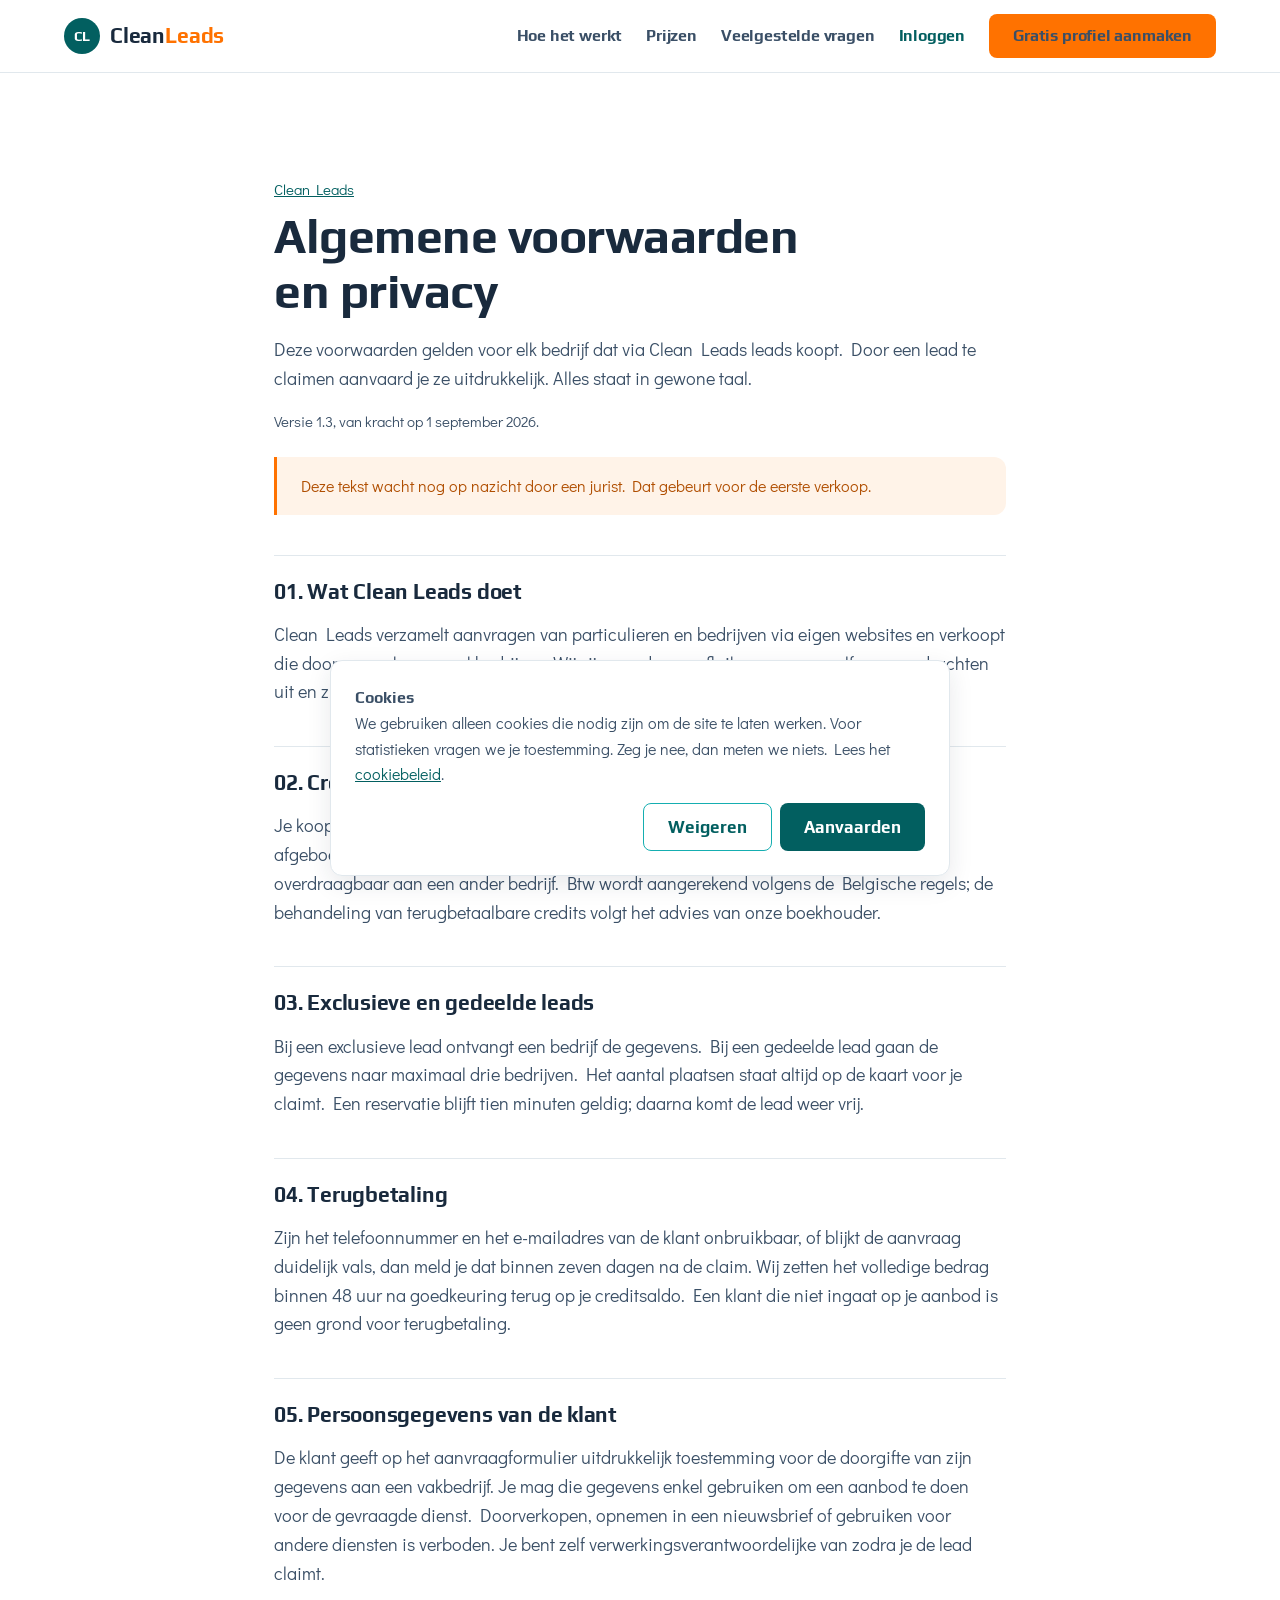
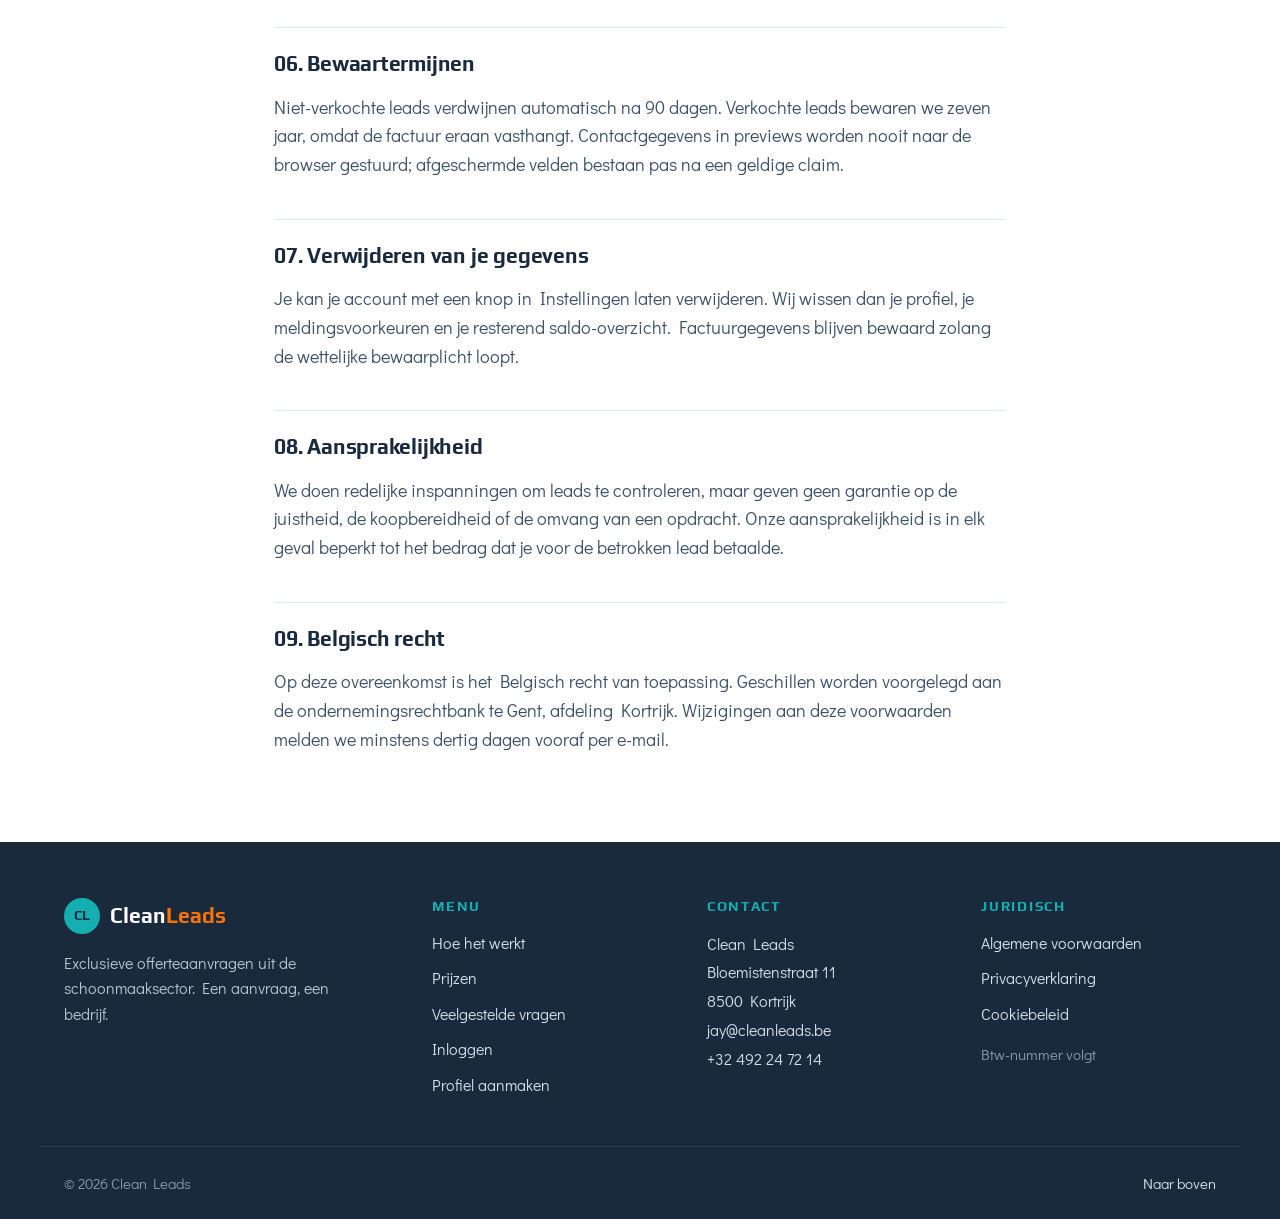
==== algemene-voorwaarden/index.html @ f332878e "Transfer: gebouwde CleanLeads-website" ====
<!DOCTYPE html><html lang="nl-BE"> <head><meta charset="utf-8"><meta name="viewport" content="width=device-width, initial-scale=1"><title>Algemene voorwaarden | Clean Leads</title><meta name="description" content="De voorwaarden die gelden voor elk bedrijf dat via Clean Leads exclusieve schoonmaakaanvragen koopt."><link rel="canonical" href="https://cleanleads.eu/algemene-voorwaarden"><meta name="robots" content="noindex, nofollow"><meta property="og:type" content="website"><meta property="og:site_name" content="Clean Leads"><meta property="og:locale" content="nl_BE"><meta property="og:title" content="Algemene voorwaarden | Clean Leads"><meta property="og:description" content="De voorwaarden die gelden voor elk bedrijf dat via Clean Leads exclusieve schoonmaakaanvragen koopt."><meta property="og:url" content="https://cleanleads.eu/algemene-voorwaarden"><meta name="twitter:card" content="summary_large_image"><link rel="icon" href="/favicon.svg" type="image/svg+xml"><link rel="sitemap" href="/sitemap-index.xml"><link rel="preconnect" href="https://fonts.googleapis.com"><link rel="preconnect" href="https://fonts.gstatic.com" crossorigin><link rel="stylesheet" href="https://fonts.googleapis.com/css2?family=Play:wght@400;700&family=Didact+Gothic&display=swap"><link rel="stylesheet" href="/_astro/algemene-voorwaarden.nZPsQZ2i.css">
<style>.juridisch[data-astro-cid-5mt7jbpx]{max-width:780px}.kruimel[data-astro-cid-5mt7jbpx]{font-size:15px;color:var(--cl-grijs);margin-bottom:var(--cl-ruimte)}.intro[data-astro-cid-5mt7jbpx]{font-size:18px;color:var(--cl-slate)}.versie[data-astro-cid-5mt7jbpx]{font-size:15px;color:var(--cl-grijs)}.juridisch[data-astro-cid-5mt7jbpx] h2{font-size:21px;margin-top:calc(var(--cl-ruimte) * 5);padding-top:calc(var(--cl-ruimte) * 3);border-top:1px solid var(--cl-lijn)}.juridisch[data-astro-cid-5mt7jbpx] p{color:var(--cl-slate)}.juridisch[data-astro-cid-5mt7jbpx] ul{color:var(--cl-slate);padding-left:1.2em}.juridisch[data-astro-cid-5mt7jbpx] li{margin-bottom:8px}.juridisch[data-astro-cid-5mt7jbpx] .let-op{background:var(--cl-status-claimen-vlak);border-left:3px solid var(--cl-oranje);border-radius:0 var(--cl-radius-kaart) var(--cl-radius-kaart) 0;padding:calc(var(--cl-ruimte) * 2) calc(var(--cl-ruimte) * 3);color:var(--cl-status-claimen-tekst)!important;font-size:16px;margin-block:calc(var(--cl-ruimte) * 3)}
</style></head> <body> <a class="overslaan" href="#inhoud">Naar de inhoud</a> <header class="kop" data-astro-cid-3ef6ksr2> <div class="omhulsel kop-binnen" data-astro-cid-3ef6ksr2> <a href="/" class="merk" aria-label="Clean Leads, naar de startpagina" data-astro-cid-3ef6ksr2> <span class="merk-teken" aria-hidden="true" data-astro-cid-3ef6ksr2>CL</span> <span class="merk-naam" data-astro-cid-3ef6ksr2>Clean<span class="merk-accent" data-astro-cid-3ef6ksr2>Leads</span></span> </a> <!-- Hamburger zonder JavaScript: een verborgen checkbox stuurt het menu aan. --> <input type="checkbox" id="menu-schakelaar" class="menu-schakelaar" hidden data-astro-cid-3ef6ksr2> <label for="menu-schakelaar" class="hamburger" data-astro-cid-3ef6ksr2> <span class="sr-only" data-astro-cid-3ef6ksr2>Menu openen of sluiten</span> <span class="hamburger-streep" aria-hidden="true" data-astro-cid-3ef6ksr2></span> </label> <nav class="nav" aria-label="Hoofdmenu" data-astro-cid-3ef6ksr2> <a href="/#hoe-het-werkt" data-astro-cid-3ef6ksr2>Hoe het werkt</a> <a href="/#prijzen" data-astro-cid-3ef6ksr2>Prijzen</a> <a href="/#veelgestelde-vragen" data-astro-cid-3ef6ksr2>Veelgestelde vragen</a> <a href="https://app.cleanleads.eu/inloggen" class="nav-inloggen" data-astro-cid-3ef6ksr2>Inloggen</a> <a href="https://app.cleanleads.eu/registreren" class="knop knop-primair nav-knop" data-astro-cid-3ef6ksr2>Gratis profiel aanmaken</a> </nav> </div> </header>  <main id="inhoud">  <section class="sectie" data-astro-cid-5mt7jbpx> <div class="omhulsel juridisch" data-astro-cid-5mt7jbpx> <p class="kruimel" data-astro-cid-5mt7jbpx><a href="/" data-astro-cid-5mt7jbpx>Clean Leads</a></p> <h1 data-astro-cid-5mt7jbpx>Algemene voorwaarden en privacy</h1> <p class="intro" data-astro-cid-5mt7jbpx>Deze voorwaarden gelden voor elk bedrijf dat via Clean Leads leads koopt. Door een lead te claimen aanvaard je ze uitdrukkelijk. Alles staat in gewone taal.</p> <p class="versie" data-astro-cid-5mt7jbpx>Versie 1.3, van kracht op 1 september 2026.</p>  <p class="let-op">
Deze tekst wacht nog op nazicht door een jurist. Dat gebeurt voor de eerste verkoop.
</p>  <h2>01. Wat Clean Leads doet</h2> <p>Clean Leads verzamelt aanvragen van particulieren en bedrijven via eigen websites en verkoopt die door aan schoonmaakbedrijven. Wij zijn een doorgeefluik: we voeren zelf geen opdrachten uit en zijn geen partij in de overeenkomst tussen jou en de klant.</p>  <h2>02. Credits en betaling</h2> <p>Je koopt credits vooraf. Bij elke claim wordt de vaste prijs van dat leadtype van je saldo afgeboekt. Credits blijven twaalf maanden geldig vanaf de aankoopdatum en zijn niet overdraagbaar aan een ander bedrijf. Btw wordt aangerekend volgens de Belgische regels; de behandeling van terugbetaalbare credits volgt het advies van onze boekhouder.</p>  <h2>03. Exclusieve en gedeelde leads</h2> <p>Bij een exclusieve lead ontvangt een bedrijf de gegevens. Bij een gedeelde lead gaan de gegevens naar maximaal drie bedrijven. Het aantal plaatsen staat altijd op de kaart voor je claimt. Een reservatie blijft tien minuten geldig; daarna komt de lead weer vrij.</p>  <h2>04. Terugbetaling</h2> <p>Zijn het telefoonnummer en het e-mailadres van de klant onbruikbaar, of blijkt de aanvraag duidelijk vals, dan meld je dat binnen zeven dagen na de claim. Wij zetten het volledige bedrag binnen 48 uur na goedkeuring terug op je creditsaldo. Een klant die niet ingaat op je aanbod is geen grond voor terugbetaling.</p>  <h2>05. Persoonsgegevens van de klant</h2> <p>De klant geeft op het aanvraagformulier uitdrukkelijk toestemming voor de doorgifte van zijn gegevens aan een vakbedrijf. Je mag die gegevens enkel gebruiken om een aanbod te doen voor de gevraagde dienst. Doorverkopen, opnemen in een nieuwsbrief of gebruiken voor andere diensten is verboden. Je bent zelf verwerkingsverantwoordelijke van zodra je de lead claimt.</p>  <h2>06. Bewaartermijnen</h2> <p>Niet-verkochte leads verdwijnen automatisch na 90 dagen. Verkochte leads bewaren we zeven jaar, omdat de factuur eraan vasthangt. Contactgegevens in previews worden nooit naar de browser gestuurd; afgeschermde velden bestaan pas na een geldige claim.</p>  <h2>07. Verwijderen van je gegevens</h2> <p>Je kan je account met een knop in Instellingen laten verwijderen. Wij wissen dan je profiel, je meldingsvoorkeuren en je resterend saldo-overzicht. Factuurgegevens blijven bewaard zolang de wettelijke bewaarplicht loopt.</p>  <h2>08. Aansprakelijkheid</h2> <p>We doen redelijke inspanningen om leads te controleren, maar geven geen garantie op de juistheid, de koopbereidheid of de omvang van een opdracht. Onze aansprakelijkheid is in elk geval beperkt tot het bedrag dat je voor de betrokken lead betaalde.</p>  <h2>09. Belgisch recht</h2> <p>Op deze overeenkomst is het Belgisch recht van toepassing. Geschillen worden voorgelegd aan de ondernemingsrechtbank te Gent, afdeling Kortrijk. Wijzigingen aan deze voorwaarden melden we minstens dertig dagen vooraf per e-mail.</p>  </div> </section>  </main> <footer class="voet" data-astro-cid-sz7xmlte> <div class="omhulsel voet-raster" data-astro-cid-sz7xmlte> <div data-astro-cid-sz7xmlte> <div class="merk" data-astro-cid-sz7xmlte> <span class="merk-teken" aria-hidden="true" data-astro-cid-sz7xmlte>CL</span> <span class="merk-naam" data-astro-cid-sz7xmlte>Clean<span class="merk-accent" data-astro-cid-sz7xmlte>Leads</span></span> </div> <p class="voet-zin" data-astro-cid-sz7xmlte>
Exclusieve offerteaanvragen uit de schoonmaaksector. Een aanvraag, een bedrijf.
</p> </div> <nav aria-label="Voetmenu" data-astro-cid-sz7xmlte> <h2 class="voet-kop" data-astro-cid-sz7xmlte>Menu</h2> <ul data-astro-cid-sz7xmlte> <li data-astro-cid-sz7xmlte><a href="/#hoe-het-werkt" data-astro-cid-sz7xmlte>Hoe het werkt</a></li> <li data-astro-cid-sz7xmlte><a href="/#prijzen" data-astro-cid-sz7xmlte>Prijzen</a></li> <li data-astro-cid-sz7xmlte><a href="/#veelgestelde-vragen" data-astro-cid-sz7xmlte>Veelgestelde vragen</a></li> <li data-astro-cid-sz7xmlte><a href="https://app.cleanleads.eu/inloggen" data-astro-cid-sz7xmlte>Inloggen</a></li> <li data-astro-cid-sz7xmlte><a href="https://app.cleanleads.eu/registreren" data-astro-cid-sz7xmlte>Profiel aanmaken</a></li> </ul> </nav> <div data-astro-cid-sz7xmlte> <h2 class="voet-kop" data-astro-cid-sz7xmlte>Contact</h2> <address class="voet-nap" data-astro-cid-sz7xmlte> Clean Leads<br data-astro-cid-sz7xmlte> Bloemistenstraat 11<br data-astro-cid-sz7xmlte> 8500 Kortrijk<br data-astro-cid-sz7xmlte> <a href="mailto:jay@cleanleads.be" data-astro-cid-sz7xmlte>jay@cleanleads.be</a><br data-astro-cid-sz7xmlte> <a href="tel:+32492247214" data-astro-cid-sz7xmlte>+32 492 24 72 14</a> </address> </div> <nav aria-label="Juridisch" data-astro-cid-sz7xmlte> <h2 class="voet-kop" data-astro-cid-sz7xmlte>Juridisch</h2> <ul data-astro-cid-sz7xmlte> <li data-astro-cid-sz7xmlte><a href="/algemene-voorwaarden" data-astro-cid-sz7xmlte>Algemene voorwaarden</a></li> <li data-astro-cid-sz7xmlte><a href="/privacy" data-astro-cid-sz7xmlte>Privacyverklaring</a></li> <li data-astro-cid-sz7xmlte><a href="/cookiebeleid" data-astro-cid-sz7xmlte>Cookiebeleid</a></li> </ul> <!-- Btw-nummer: aanvullen zodra Jay het doorgeeft. --> <p class="voet-btw" data-astro-cid-sz7xmlte>Btw-nummer volgt</p> </nav> </div> <div class="omhulsel voet-onder" data-astro-cid-sz7xmlte> <p data-astro-cid-sz7xmlte>&copy; 2026 Clean Leads</p> <a href="#inhoud" class="voet-boven" data-astro-cid-sz7xmlte>Naar boven</a> </div> </footer>  <div class="mobiele-balk" data-astro-cid-mejww5ph> <a href="https://app.cleanleads.eu/registreren" class="knop knop-primair" data-astro-cid-mejww5ph>Gratis profiel aanmaken</a> </div>  <a href="#inhoud" class="naar-boven" id="naar-boven" data-astro-cid-wwad4mzf> <span class="sr-only" data-astro-cid-wwad4mzf>Naar boven</span> <svg xmlns="http://www.w3.org/2000/svg" width="22" height="22" viewBox="0 0 24 24" fill="none" stroke="currentColor" stroke-width="2" stroke-linecap="round" stroke-linejoin="round" aria-hidden="true" data-astro-cid-wwad4mzf><path d="m18 15-6-6-6 6" data-astro-cid-wwad4mzf></path></svg> </a>  <script type="module">const n=document.getElementById("naar-boven");if(n){const e=()=>n.classList.toggle("zichtbaar",window.scrollY>600);e(),window.addEventListener("scroll",e,{passive:!0})}</script> <div class="cookie" id="cookiebanner" hidden data-astro-cid-4ir2z3gi> <div class="cookie-tekst" data-astro-cid-4ir2z3gi> <p class="cookie-kop" data-astro-cid-4ir2z3gi>Cookies</p> <p data-astro-cid-4ir2z3gi>
We gebruiken alleen cookies die nodig zijn om de site te laten werken. Voor statistieken
      vragen we je toestemming. Zeg je nee, dan meten we niets. Lees het
<a href="/cookiebeleid" data-astro-cid-4ir2z3gi>cookiebeleid</a>.
</p> </div> <div class="cookie-knoppen" data-astro-cid-4ir2z3gi> <button type="button" class="knop knop-outline" data-cookie="weigeren" data-astro-cid-4ir2z3gi>Weigeren</button> <button type="button" class="knop knop-secundair" data-cookie="aanvaarden" data-astro-cid-4ir2z3gi>Aanvaarden</button> </div> </div>  <script type="module">const n="cl-toestemming",e=document.getElementById("cookiebanner");let t=null;try{t=localStorage.getItem(n)}catch{}t==="aanvaarden"||t!=="weigeren"&&e&&(e.hidden=!1);e?.querySelectorAll("[data-cookie]").forEach(a=>{a.addEventListener("click",()=>{const c=a.dataset.cookie;try{c&&localStorage.setItem(n,c)}catch{}e.hidden=!0})});</script> </body></html>
---- _astro/algemene-voorwaarden.nZPsQZ2i.css ----
:root{--cl-teal: #15AEB1;--cl-teal-donker: #025F60;--cl-teal-licht: #D2F2F2;--cl-teal-zeer-licht: #EDFFFE;--cl-oranje: #FF7200;--cl-navy: #192A3D;--cl-slate: #3A4F66;--cl-grijs: #7A7A7A;--cl-lijn: #E1E8ED;--cl-achtergrond: #F2F5F7;--cl-achtergrond-licht:#FAFBFC;--cl-wit: #FFFFFF;--cl-status-beschikbaar-tekst: #025F60;--cl-status-beschikbaar-vlak: #EDFFFE;--cl-status-claimen-tekst: #B04E00;--cl-status-claimen-vlak: #FFF3E8;--cl-status-geclaimd-tekst: #7A7A7A;--cl-status-geclaimd-vlak: #F2F5F7;--cl-status-fout-tekst: #C0392B;--cl-status-fout-vlak: #FDEDEA;--cl-status-ok-tekst: #1E8E5A;--cl-status-ok-vlak: #E8F6EF;--cl-font-kop: "Play", system-ui, sans-serif;--cl-font-tekst:"Didact Gothic", system-ui, sans-serif;--cl-radius-kaart: 12px;--cl-radius-knop: 8px;--cl-radius-pill: 999px;--cl-schaduw: 0 1px 3px rgba(25, 42, 61, .06);--cl-schaduw-op: 0 8px 24px rgba(25, 42, 61, .1);--cl-max-breedte: 1200px;--cl-ruimte: 8px}.cl-knop-primair{background:var(--cl-oranje);color:var(--cl-navy);font-family:var(--cl-font-kop);font-weight:700;border-radius:var(--cl-radius-knop);min-height:44px;padding:0 24px}.cl-knop-secundair{background:var(--cl-teal-donker);color:var(--cl-wit);font-family:var(--cl-font-kop);font-weight:700;border-radius:var(--cl-radius-knop);min-height:44px;padding:0 24px}.cl-knop-outline{background:transparent;color:var(--cl-teal-donker);border:1px solid var(--cl-teal);font-family:var(--cl-font-kop);font-weight:700;border-radius:var(--cl-radius-knop);min-height:44px;padding:0 24px}.cl-kaart{background:var(--cl-wit);border:1px solid var(--cl-lijn);border-radius:var(--cl-radius-kaart);box-shadow:var(--cl-schaduw)}:focus-visible{outline:2px solid var(--cl-teal);outline-offset:2px}*,*:before,*:after{box-sizing:border-box}html{scroll-behavior:smooth;scroll-padding-top:88px}@media(prefers-reduced-motion:reduce){html{scroll-behavior:auto}*,*:before,*:after{animation-duration:.01ms!important;animation-iteration-count:1!important;transition-duration:.01ms!important}}body{margin:0;background:var(--cl-wit);color:var(--cl-navy);font-family:var(--cl-font-tekst);font-size:18px;line-height:1.6;-webkit-font-smoothing:antialiased;padding-bottom:72px}@media(min-width:768px){body{padding-bottom:0}}h1,h2,h3,h4,.kop{font-family:var(--cl-font-kop);font-weight:700;line-height:1.15;letter-spacing:-.01em;margin:0 0 calc(var(--cl-ruimte) * 2);text-wrap:balance}h1{font-size:clamp(30px,4.4vw,48px);font-weight:900}h2{font-size:clamp(26px,3.2vw,36px)}h3{font-size:clamp(19px,1.8vw,22px)}p{margin:0 0 calc(var(--cl-ruimte) * 2)}p:last-child{margin-bottom:0}a{color:var(--cl-teal-donker)}a:hover{color:var(--cl-oranje)}img{max-width:100%;height:auto}strong,b{font-family:var(--cl-font-kop);font-weight:700}.omhulsel{width:100%;max-width:var(--cl-max-breedte);margin-inline:auto;padding-inline:calc(var(--cl-ruimte) * 3)}.sectie{padding-block:clamp(48px,7vw,88px)}.sectie-grijs{background:var(--cl-achtergrond)}.sectie-teal{background:var(--cl-teal-zeer-licht)}.sectie-kop{max-width:760px;margin-bottom:calc(var(--cl-ruimte) * 5)}.sectie-kop p{color:var(--cl-slate)}.knop{display:inline-flex;align-items:center;justify-content:center;gap:var(--cl-ruimte);min-height:48px;padding:0 calc(var(--cl-ruimte) * 3);border:0;border-radius:var(--cl-radius-knop);font-family:var(--cl-font-kop);font-weight:700;font-size:17px;text-decoration:none;cursor:pointer;transition:background-color .15s ease,border-color .15s ease}.knop-primair{background:var(--cl-oranje);color:var(--cl-navy)}.knop-primair:hover{background:#e66700;color:var(--cl-navy)}.knop-secundair{background:var(--cl-teal-donker);color:var(--cl-wit)}.knop-secundair:hover{background:#01494a;color:var(--cl-wit)}.knop-outline{background:transparent;color:var(--cl-teal-donker);border:1px solid var(--cl-teal)}.knop-outline:hover{border-color:var(--cl-teal-donker);color:var(--cl-teal-donker)}.kaart{background:var(--cl-wit);border:1px solid var(--cl-lijn);border-radius:var(--cl-radius-kaart);box-shadow:var(--cl-schaduw);padding:calc(var(--cl-ruimte) * 3)}.chip{display:inline-block;background:var(--cl-teal-licht);color:var(--cl-navy);border-radius:var(--cl-radius-pill);padding:6px 14px;font-size:15px}:focus-visible{outline:2px solid var(--cl-teal);outline-offset:2px;border-radius:4px}.sr-only{position:absolute;width:1px;height:1px;padding:0;margin:-1px;overflow:hidden;clip-path:inset(50%);white-space:nowrap}.overslaan{position:absolute;left:-9999px;top:0;z-index:100;background:var(--cl-wit);padding:12px 20px;border-radius:var(--cl-radius-knop)}.overslaan:focus{left:12px;top:12px}.kop[data-astro-cid-3ef6ksr2]{position:sticky;top:0;z-index:50;background:var(--cl-wit);border-bottom:1px solid var(--cl-lijn);animation:kop-schaduw linear both;animation-timeline:scroll();animation-range:0 120px}@keyframes kop-schaduw{0%{box-shadow:0 0 #192a3d00}to{box-shadow:var(--cl-schaduw-op)}}.kop-binnen[data-astro-cid-3ef6ksr2]{height:72px;display:flex;align-items:center;gap:calc(var(--cl-ruimte) * 2)}.merk[data-astro-cid-3ef6ksr2]{display:flex;align-items:center;gap:10px;text-decoration:none}.merk-teken[data-astro-cid-3ef6ksr2]{width:36px;height:36px;display:grid;place-items:center;border-radius:var(--cl-radius-pill);background:var(--cl-teal-donker);color:var(--cl-wit);font-family:var(--cl-font-kop);font-weight:700;font-size:14px}.merk-naam[data-astro-cid-3ef6ksr2]{font-family:var(--cl-font-kop);font-weight:700;font-size:21px;color:var(--cl-navy)}.merk-accent[data-astro-cid-3ef6ksr2]{color:var(--cl-oranje)}.nav[data-astro-cid-3ef6ksr2]{margin-left:auto;display:flex;align-items:center;gap:calc(var(--cl-ruimte) * 3);font-size:16px}.nav[data-astro-cid-3ef6ksr2] a[data-astro-cid-3ef6ksr2]{color:var(--cl-slate);text-decoration:none}.nav[data-astro-cid-3ef6ksr2] a[data-astro-cid-3ef6ksr2]:hover{color:var(--cl-teal-donker)}.nav-inloggen[data-astro-cid-3ef6ksr2]{font-family:var(--cl-font-kop);font-weight:700;color:var(--cl-teal-donker)!important}.nav-knop[data-astro-cid-3ef6ksr2]{font-size:16px;min-height:44px}.nav-knop[data-astro-cid-3ef6ksr2]:hover{color:var(--cl-navy)!important}.menu-schakelaar[data-astro-cid-3ef6ksr2],.hamburger[data-astro-cid-3ef6ksr2]{display:none}@media(max-width:900px){.hamburger[data-astro-cid-3ef6ksr2]{display:grid;place-items:center;margin-left:auto;width:44px;height:44px;cursor:pointer;border:1px solid var(--cl-lijn);border-radius:var(--cl-radius-knop)}.hamburger-streep[data-astro-cid-3ef6ksr2],.hamburger-streep[data-astro-cid-3ef6ksr2]:before,.hamburger-streep[data-astro-cid-3ef6ksr2]:after{content:"";display:block;width:20px;height:2px;background:var(--cl-navy);border-radius:2px}.hamburger-streep[data-astro-cid-3ef6ksr2]:before{transform:translateY(-6px)}.hamburger-streep[data-astro-cid-3ef6ksr2]:after{transform:translateY(4px)}.nav[data-astro-cid-3ef6ksr2]{position:absolute;inset-inline:0;top:72px;flex-direction:column;align-items:stretch;gap:0;background:var(--cl-wit);border-bottom:1px solid var(--cl-lijn);box-shadow:var(--cl-schaduw-op);padding:var(--cl-ruimte);display:none}.nav[data-astro-cid-3ef6ksr2] a[data-astro-cid-3ef6ksr2]{padding:14px 12px;border-radius:var(--cl-radius-knop)}.nav-knop[data-astro-cid-3ef6ksr2]{margin-top:var(--cl-ruimte);justify-content:center}.menu-schakelaar[data-astro-cid-3ef6ksr2]:checked~.nav[data-astro-cid-3ef6ksr2]{display:flex}}.voet[data-astro-cid-sz7xmlte]{background:var(--cl-navy);color:var(--cl-wit);padding-block:calc(var(--cl-ruimte) * 7) calc(var(--cl-ruimte) * 3);font-size:16px}.voet-raster[data-astro-cid-sz7xmlte]{display:grid;grid-template-columns:1.4fr 1fr 1fr 1fr;gap:calc(var(--cl-ruimte) * 5)}@media(max-width:900px){.voet-raster[data-astro-cid-sz7xmlte]{grid-template-columns:1fr;gap:calc(var(--cl-ruimte) * 4)}}.merk[data-astro-cid-sz7xmlte]{display:flex;align-items:center;gap:10px}.merk-teken[data-astro-cid-sz7xmlte]{width:36px;height:36px;display:grid;place-items:center;border-radius:var(--cl-radius-pill);background:var(--cl-teal);color:var(--cl-navy);font-family:var(--cl-font-kop);font-weight:700;font-size:14px}.merk-naam[data-astro-cid-sz7xmlte]{font-family:var(--cl-font-kop);font-weight:700;font-size:21px;color:var(--cl-wit)}.merk-accent[data-astro-cid-sz7xmlte]{color:var(--cl-oranje)}.voet-zin[data-astro-cid-sz7xmlte]{margin-top:calc(var(--cl-ruimte) * 2);color:#b9c6d4;max-width:34ch}.voet-kop[data-astro-cid-sz7xmlte]{font-size:14px;letter-spacing:.12em;text-transform:uppercase;color:var(--cl-teal);margin-bottom:calc(var(--cl-ruimte) * 2)}ul[data-astro-cid-sz7xmlte]{list-style:none;margin:0;padding:0;display:grid;gap:10px}a[data-astro-cid-sz7xmlte]{color:#d6e0ea;text-decoration:none}a[data-astro-cid-sz7xmlte]:hover{color:var(--cl-oranje)}.voet-nap[data-astro-cid-sz7xmlte]{font-style:normal;color:#d6e0ea;line-height:1.8}.voet-btw[data-astro-cid-sz7xmlte]{margin-top:calc(var(--cl-ruimte) * 2);color:#8899ab;font-size:15px}.voet-onder[data-astro-cid-sz7xmlte]{margin-top:calc(var(--cl-ruimte) * 6);padding-top:calc(var(--cl-ruimte) * 3);border-top:1px solid #2B3E54;display:flex;align-items:center;justify-content:space-between;gap:var(--cl-ruimte);color:#8899ab;font-size:15px}.voet-onder[data-astro-cid-sz7xmlte] p[data-astro-cid-sz7xmlte]{margin:0}.mobiele-balk[data-astro-cid-mejww5ph]{position:fixed;inset-inline:0;bottom:0;z-index:60;background:var(--cl-wit);border-top:1px solid var(--cl-lijn);box-shadow:0 -2px 12px #192a3d14;padding:12px 16px;padding-bottom:calc(12px + env(safe-area-inset-bottom,0px))}.mobiele-balk[data-astro-cid-mejww5ph] .knop[data-astro-cid-mejww5ph]{width:100%}@media(min-width:768px){.mobiele-balk[data-astro-cid-mejww5ph]{display:none}}.naar-boven[data-astro-cid-wwad4mzf]{position:fixed;right:20px;bottom:84px;z-index:55;width:44px;height:44px;display:grid;place-items:center;background:var(--cl-wit);color:var(--cl-teal-donker);border:1px solid var(--cl-lijn);border-radius:var(--cl-radius-pill);box-shadow:var(--cl-schaduw-op);opacity:0;visibility:hidden;transition:opacity .2s ease,visibility .2s ease}.naar-boven[data-astro-cid-wwad4mzf].zichtbaar{opacity:1;visibility:visible}@media(min-width:768px){.naar-boven[data-astro-cid-wwad4mzf]{bottom:24px}}.cookie[data-astro-cid-4ir2z3gi]{position:fixed;left:16px;right:16px;bottom:84px;z-index:70;max-width:620px;margin-inline:auto;background:var(--cl-wit);border:1px solid var(--cl-lijn);border-radius:var(--cl-radius-kaart);box-shadow:var(--cl-schaduw-op);padding:calc(var(--cl-ruimte) * 3);display:grid;gap:calc(var(--cl-ruimte) * 2);font-size:16px}.cookie[data-astro-cid-4ir2z3gi][hidden]{display:none}@media(min-width:768px){.cookie[data-astro-cid-4ir2z3gi]{bottom:24px}}.cookie-kop[data-astro-cid-4ir2z3gi]{font-family:var(--cl-font-kop);font-weight:700;margin-bottom:4px}.cookie[data-astro-cid-4ir2z3gi] p[data-astro-cid-4ir2z3gi]{margin:0;color:var(--cl-slate)}.cookie-knoppen[data-astro-cid-4ir2z3gi]{display:flex;gap:var(--cl-ruimte);justify-content:flex-end;flex-wrap:wrap}
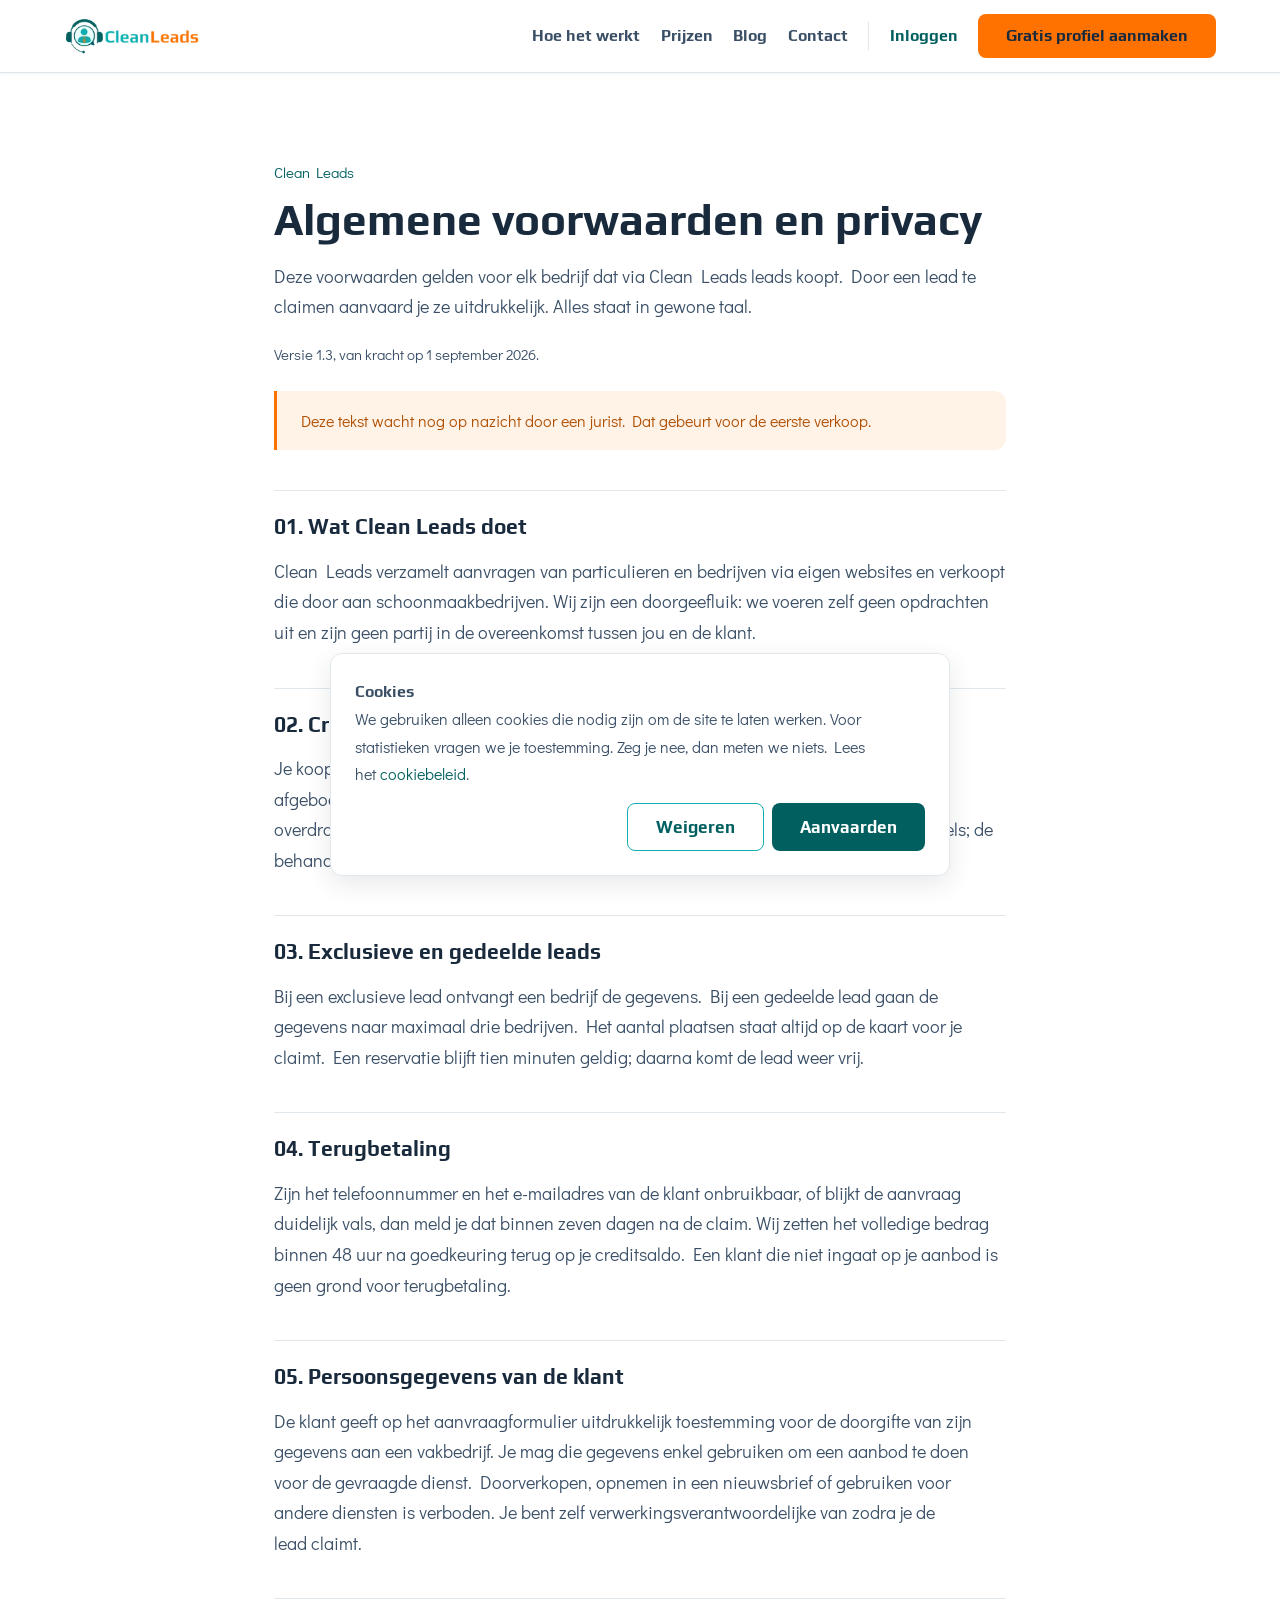
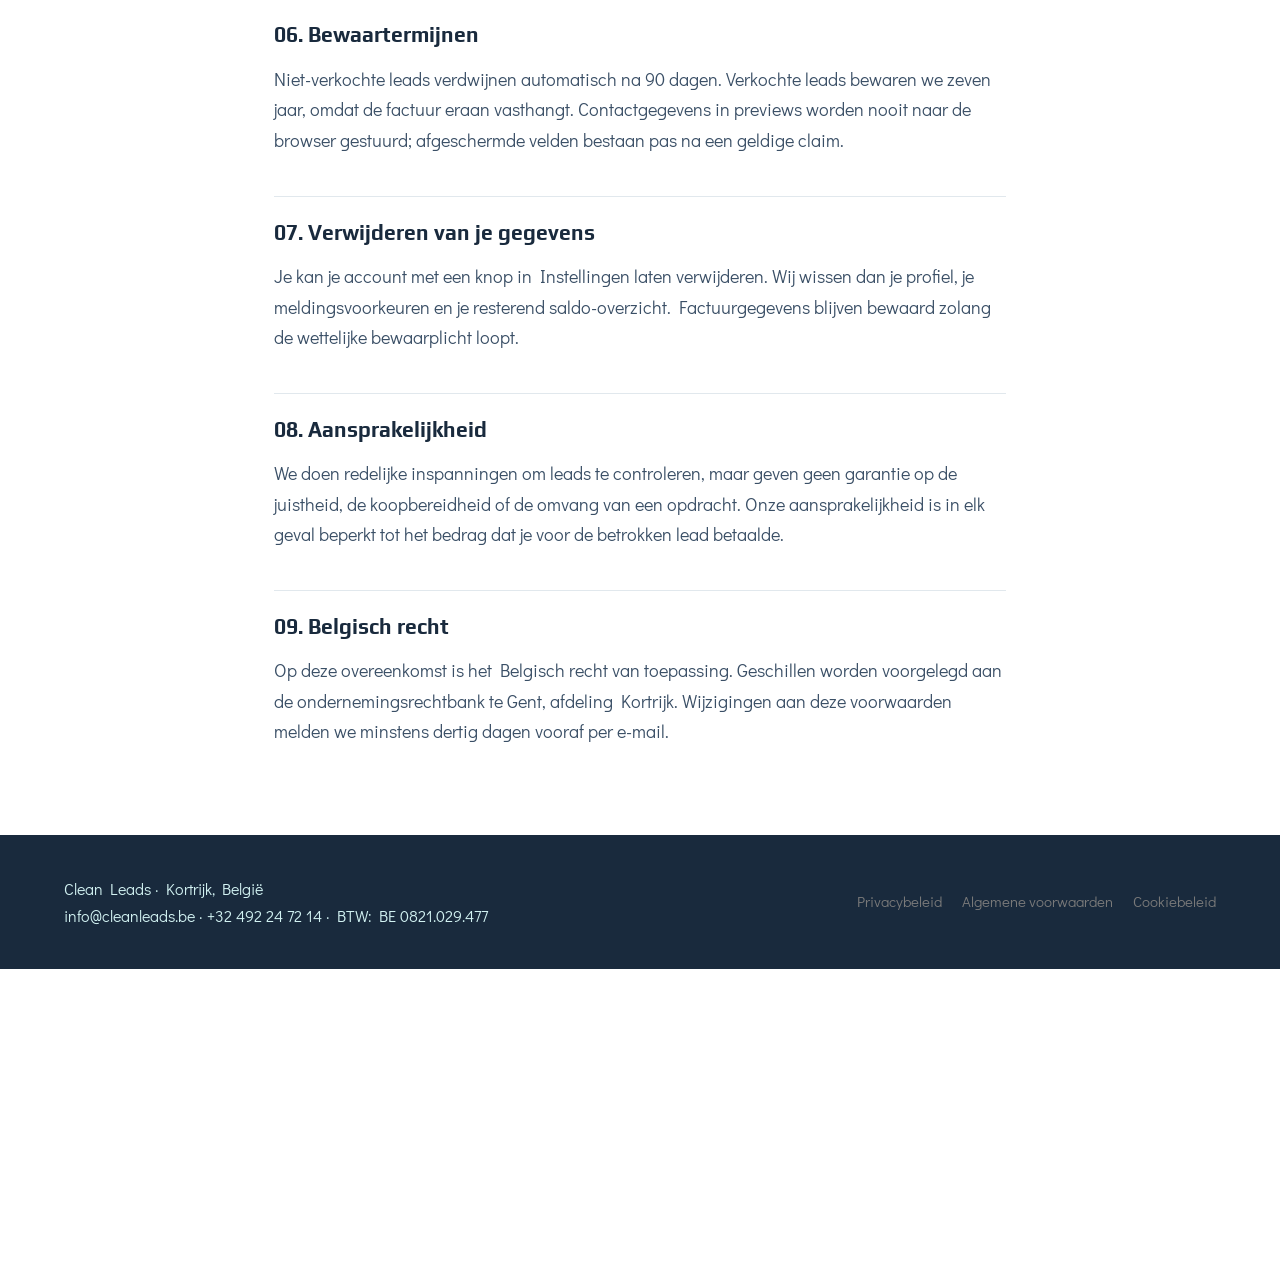
==== commit 2996a653: "Transfer: website met contact, blog, landingspagina" ====
--- a/algemene-voorwaarden/index.html
+++ b/algemene-voorwaarden/index.html
@@ -1,11 +1 @@
-<!DOCTYPE html><html lang="nl-BE"> <head><meta charset="utf-8"><meta name="viewport" content="width=device-width, initial-scale=1"><title>Algemene voorwaarden | Clean Leads</title><meta name="description" content="De voorwaarden die gelden voor elk bedrijf dat via Clean Leads exclusieve schoonmaakaanvragen koopt."><link rel="canonical" href="https://cleanleads.eu/algemene-voorwaarden"><meta name="robots" content="noindex, nofollow"><meta property="og:type" content="website"><meta property="og:site_name" content="Clean Leads"><meta property="og:locale" content="nl_BE"><meta property="og:title" content="Algemene voorwaarden | Clean Leads"><meta property="og:description" content="De voorwaarden die gelden voor elk bedrijf dat via Clean Leads exclusieve schoonmaakaanvragen koopt."><meta property="og:url" content="https://cleanleads.eu/algemene-voorwaarden"><meta name="twitter:card" content="summary_large_image"><link rel="icon" href="/favicon.svg" type="image/svg+xml"><link rel="sitemap" href="/sitemap-index.xml"><link rel="preconnect" href="https://fonts.googleapis.com"><link rel="preconnect" href="https://fonts.gstatic.com" crossorigin><link rel="stylesheet" href="https://fonts.googleapis.com/css2?family=Play:wght@400;700&family=Didact+Gothic&display=swap"><link rel="stylesheet" href="/_astro/algemene-voorwaarden.nZPsQZ2i.css">
-<style>.juridisch[data-astro-cid-5mt7jbpx]{max-width:780px}.kruimel[data-astro-cid-5mt7jbpx]{font-size:15px;color:var(--cl-grijs);margin-bottom:var(--cl-ruimte)}.intro[data-astro-cid-5mt7jbpx]{font-size:18px;color:var(--cl-slate)}.versie[data-astro-cid-5mt7jbpx]{font-size:15px;color:var(--cl-grijs)}.juridisch[data-astro-cid-5mt7jbpx] h2{font-size:21px;margin-top:calc(var(--cl-ruimte) * 5);padding-top:calc(var(--cl-ruimte) * 3);border-top:1px solid var(--cl-lijn)}.juridisch[data-astro-cid-5mt7jbpx] p{color:var(--cl-slate)}.juridisch[data-astro-cid-5mt7jbpx] ul{color:var(--cl-slate);padding-left:1.2em}.juridisch[data-astro-cid-5mt7jbpx] li{margin-bottom:8px}.juridisch[data-astro-cid-5mt7jbpx] .let-op{background:var(--cl-status-claimen-vlak);border-left:3px solid var(--cl-oranje);border-radius:0 var(--cl-radius-kaart) var(--cl-radius-kaart) 0;padding:calc(var(--cl-ruimte) * 2) calc(var(--cl-ruimte) * 3);color:var(--cl-status-claimen-tekst)!important;font-size:16px;margin-block:calc(var(--cl-ruimte) * 3)}
-</style></head> <body> <a class="overslaan" href="#inhoud">Naar de inhoud</a> <header class="kop" data-astro-cid-3ef6ksr2> <div class="omhulsel kop-binnen" data-astro-cid-3ef6ksr2> <a href="/" class="merk" aria-label="Clean Leads, naar de startpagina" data-astro-cid-3ef6ksr2> <span class="merk-teken" aria-hidden="true" data-astro-cid-3ef6ksr2>CL</span> <span class="merk-naam" data-astro-cid-3ef6ksr2>Clean<span class="merk-accent" data-astro-cid-3ef6ksr2>Leads</span></span> </a> <!-- Hamburger zonder JavaScript: een verborgen checkbox stuurt het menu aan. --> <input type="checkbox" id="menu-schakelaar" class="menu-schakelaar" hidden data-astro-cid-3ef6ksr2> <label for="menu-schakelaar" class="hamburger" data-astro-cid-3ef6ksr2> <span class="sr-only" data-astro-cid-3ef6ksr2>Menu openen of sluiten</span> <span class="hamburger-streep" aria-hidden="true" data-astro-cid-3ef6ksr2></span> </label> <nav class="nav" aria-label="Hoofdmenu" data-astro-cid-3ef6ksr2> <a href="/#hoe-het-werkt" data-astro-cid-3ef6ksr2>Hoe het werkt</a> <a href="/#prijzen" data-astro-cid-3ef6ksr2>Prijzen</a> <a href="/#veelgestelde-vragen" data-astro-cid-3ef6ksr2>Veelgestelde vragen</a> <a href="https://app.cleanleads.eu/inloggen" class="nav-inloggen" data-astro-cid-3ef6ksr2>Inloggen</a> <a href="https://app.cleanleads.eu/registreren" class="knop knop-primair nav-knop" data-astro-cid-3ef6ksr2>Gratis profiel aanmaken</a> </nav> </div> </header>  <main id="inhoud">  <section class="sectie" data-astro-cid-5mt7jbpx> <div class="omhulsel juridisch" data-astro-cid-5mt7jbpx> <p class="kruimel" data-astro-cid-5mt7jbpx><a href="/" data-astro-cid-5mt7jbpx>Clean Leads</a></p> <h1 data-astro-cid-5mt7jbpx>Algemene voorwaarden en privacy</h1> <p class="intro" data-astro-cid-5mt7jbpx>Deze voorwaarden gelden voor elk bedrijf dat via Clean Leads leads koopt. Door een lead te claimen aanvaard je ze uitdrukkelijk. Alles staat in gewone taal.</p> <p class="versie" data-astro-cid-5mt7jbpx>Versie 1.3, van kracht op 1 september 2026.</p>  <p class="let-op">
-Deze tekst wacht nog op nazicht door een jurist. Dat gebeurt voor de eerste verkoop.
-</p>  <h2>01. Wat Clean Leads doet</h2> <p>Clean Leads verzamelt aanvragen van particulieren en bedrijven via eigen websites en verkoopt die door aan schoonmaakbedrijven. Wij zijn een doorgeefluik: we voeren zelf geen opdrachten uit en zijn geen partij in de overeenkomst tussen jou en de klant.</p>  <h2>02. Credits en betaling</h2> <p>Je koopt credits vooraf. Bij elke claim wordt de vaste prijs van dat leadtype van je saldo afgeboekt. Credits blijven twaalf maanden geldig vanaf de aankoopdatum en zijn niet overdraagbaar aan een ander bedrijf. Btw wordt aangerekend volgens de Belgische regels; de behandeling van terugbetaalbare credits volgt het advies van onze boekhouder.</p>  <h2>03. Exclusieve en gedeelde leads</h2> <p>Bij een exclusieve lead ontvangt een bedrijf de gegevens. Bij een gedeelde lead gaan de gegevens naar maximaal drie bedrijven. Het aantal plaatsen staat altijd op de kaart voor je claimt. Een reservatie blijft tien minuten geldig; daarna komt de lead weer vrij.</p>  <h2>04. Terugbetaling</h2> <p>Zijn het telefoonnummer en het e-mailadres van de klant onbruikbaar, of blijkt de aanvraag duidelijk vals, dan meld je dat binnen zeven dagen na de claim. Wij zetten het volledige bedrag binnen 48 uur na goedkeuring terug op je creditsaldo. Een klant die niet ingaat op je aanbod is geen grond voor terugbetaling.</p>  <h2>05. Persoonsgegevens van de klant</h2> <p>De klant geeft op het aanvraagformulier uitdrukkelijk toestemming voor de doorgifte van zijn gegevens aan een vakbedrijf. Je mag die gegevens enkel gebruiken om een aanbod te doen voor de gevraagde dienst. Doorverkopen, opnemen in een nieuwsbrief of gebruiken voor andere diensten is verboden. Je bent zelf verwerkingsverantwoordelijke van zodra je de lead claimt.</p>  <h2>06. Bewaartermijnen</h2> <p>Niet-verkochte leads verdwijnen automatisch na 90 dagen. Verkochte leads bewaren we zeven jaar, omdat de factuur eraan vasthangt. Contactgegevens in previews worden nooit naar de browser gestuurd; afgeschermde velden bestaan pas na een geldige claim.</p>  <h2>07. Verwijderen van je gegevens</h2> <p>Je kan je account met een knop in Instellingen laten verwijderen. Wij wissen dan je profiel, je meldingsvoorkeuren en je resterend saldo-overzicht. Factuurgegevens blijven bewaard zolang de wettelijke bewaarplicht loopt.</p>  <h2>08. Aansprakelijkheid</h2> <p>We doen redelijke inspanningen om leads te controleren, maar geven geen garantie op de juistheid, de koopbereidheid of de omvang van een opdracht. Onze aansprakelijkheid is in elk geval beperkt tot het bedrag dat je voor de betrokken lead betaalde.</p>  <h2>09. Belgisch recht</h2> <p>Op deze overeenkomst is het Belgisch recht van toepassing. Geschillen worden voorgelegd aan de ondernemingsrechtbank te Gent, afdeling Kortrijk. Wijzigingen aan deze voorwaarden melden we minstens dertig dagen vooraf per e-mail.</p>  </div> </section>  </main> <footer class="voet" data-astro-cid-sz7xmlte> <div class="omhulsel voet-raster" data-astro-cid-sz7xmlte> <div data-astro-cid-sz7xmlte> <div class="merk" data-astro-cid-sz7xmlte> <span class="merk-teken" aria-hidden="true" data-astro-cid-sz7xmlte>CL</span> <span class="merk-naam" data-astro-cid-sz7xmlte>Clean<span class="merk-accent" data-astro-cid-sz7xmlte>Leads</span></span> </div> <p class="voet-zin" data-astro-cid-sz7xmlte>
-Exclusieve offerteaanvragen uit de schoonmaaksector. Een aanvraag, een bedrijf.
-</p> </div> <nav aria-label="Voetmenu" data-astro-cid-sz7xmlte> <h2 class="voet-kop" data-astro-cid-sz7xmlte>Menu</h2> <ul data-astro-cid-sz7xmlte> <li data-astro-cid-sz7xmlte><a href="/#hoe-het-werkt" data-astro-cid-sz7xmlte>Hoe het werkt</a></li> <li data-astro-cid-sz7xmlte><a href="/#prijzen" data-astro-cid-sz7xmlte>Prijzen</a></li> <li data-astro-cid-sz7xmlte><a href="/#veelgestelde-vragen" data-astro-cid-sz7xmlte>Veelgestelde vragen</a></li> <li data-astro-cid-sz7xmlte><a href="https://app.cleanleads.eu/inloggen" data-astro-cid-sz7xmlte>Inloggen</a></li> <li data-astro-cid-sz7xmlte><a href="https://app.cleanleads.eu/registreren" data-astro-cid-sz7xmlte>Profiel aanmaken</a></li> </ul> </nav> <div data-astro-cid-sz7xmlte> <h2 class="voet-kop" data-astro-cid-sz7xmlte>Contact</h2> <address class="voet-nap" data-astro-cid-sz7xmlte> Clean Leads<br data-astro-cid-sz7xmlte> Bloemistenstraat 11<br data-astro-cid-sz7xmlte> 8500 Kortrijk<br data-astro-cid-sz7xmlte> <a href="mailto:jay@cleanleads.be" data-astro-cid-sz7xmlte>jay@cleanleads.be</a><br data-astro-cid-sz7xmlte> <a href="tel:+32492247214" data-astro-cid-sz7xmlte>+32 492 24 72 14</a> </address> </div> <nav aria-label="Juridisch" data-astro-cid-sz7xmlte> <h2 class="voet-kop" data-astro-cid-sz7xmlte>Juridisch</h2> <ul data-astro-cid-sz7xmlte> <li data-astro-cid-sz7xmlte><a href="/algemene-voorwaarden" data-astro-cid-sz7xmlte>Algemene voorwaarden</a></li> <li data-astro-cid-sz7xmlte><a href="/privacy" data-astro-cid-sz7xmlte>Privacyverklaring</a></li> <li data-astro-cid-sz7xmlte><a href="/cookiebeleid" data-astro-cid-sz7xmlte>Cookiebeleid</a></li> </ul> <!-- Btw-nummer: aanvullen zodra Jay het doorgeeft. --> <p class="voet-btw" data-astro-cid-sz7xmlte>Btw-nummer volgt</p> </nav> </div> <div class="omhulsel voet-onder" data-astro-cid-sz7xmlte> <p data-astro-cid-sz7xmlte>&copy; 2026 Clean Leads</p> <a href="#inhoud" class="voet-boven" data-astro-cid-sz7xmlte>Naar boven</a> </div> </footer>  <div class="mobiele-balk" data-astro-cid-mejww5ph> <a href="https://app.cleanleads.eu/registreren" class="knop knop-primair" data-astro-cid-mejww5ph>Gratis profiel aanmaken</a> </div>  <a href="#inhoud" class="naar-boven" id="naar-boven" data-astro-cid-wwad4mzf> <span class="sr-only" data-astro-cid-wwad4mzf>Naar boven</span> <svg xmlns="http://www.w3.org/2000/svg" width="22" height="22" viewBox="0 0 24 24" fill="none" stroke="currentColor" stroke-width="2" stroke-linecap="round" stroke-linejoin="round" aria-hidden="true" data-astro-cid-wwad4mzf><path d="m18 15-6-6-6 6" data-astro-cid-wwad4mzf></path></svg> </a>  <script type="module">const n=document.getElementById("naar-boven");if(n){const e=()=>n.classList.toggle("zichtbaar",window.scrollY>600);e(),window.addEventListener("scroll",e,{passive:!0})}</script> <div class="cookie" id="cookiebanner" hidden data-astro-cid-4ir2z3gi> <div class="cookie-tekst" data-astro-cid-4ir2z3gi> <p class="cookie-kop" data-astro-cid-4ir2z3gi>Cookies</p> <p data-astro-cid-4ir2z3gi>
-We gebruiken alleen cookies die nodig zijn om de site te laten werken. Voor statistieken
-      vragen we je toestemming. Zeg je nee, dan meten we niets. Lees het
-<a href="/cookiebeleid" data-astro-cid-4ir2z3gi>cookiebeleid</a>.
-</p> </div> <div class="cookie-knoppen" data-astro-cid-4ir2z3gi> <button type="button" class="knop knop-outline" data-cookie="weigeren" data-astro-cid-4ir2z3gi>Weigeren</button> <button type="button" class="knop knop-secundair" data-cookie="aanvaarden" data-astro-cid-4ir2z3gi>Aanvaarden</button> </div> </div>  <script type="module">const n="cl-toestemming",e=document.getElementById("cookiebanner");let t=null;try{t=localStorage.getItem(n)}catch{}t==="aanvaarden"||t!=="weigeren"&&e&&(e.hidden=!1);e?.querySelectorAll("[data-cookie]").forEach(a=>{a.addEventListener("click",()=>{const c=a.dataset.cookie;try{c&&localStorage.setItem(n,c)}catch{}e.hidden=!0})});</script> </body></html> +<!doctype html><title>Redirecting to: /voorwaarden</title><meta http-equiv="refresh" content="0;url=/voorwaarden"><meta name="robots" content="noindex"><link rel="canonical" href="https://cleanleads.eu/voorwaarden"><body>	<a href="/voorwaarden">Redirecting from <code>/algemene-voorwaarden/</code> to <code>/voorwaarden</code></a></body>
